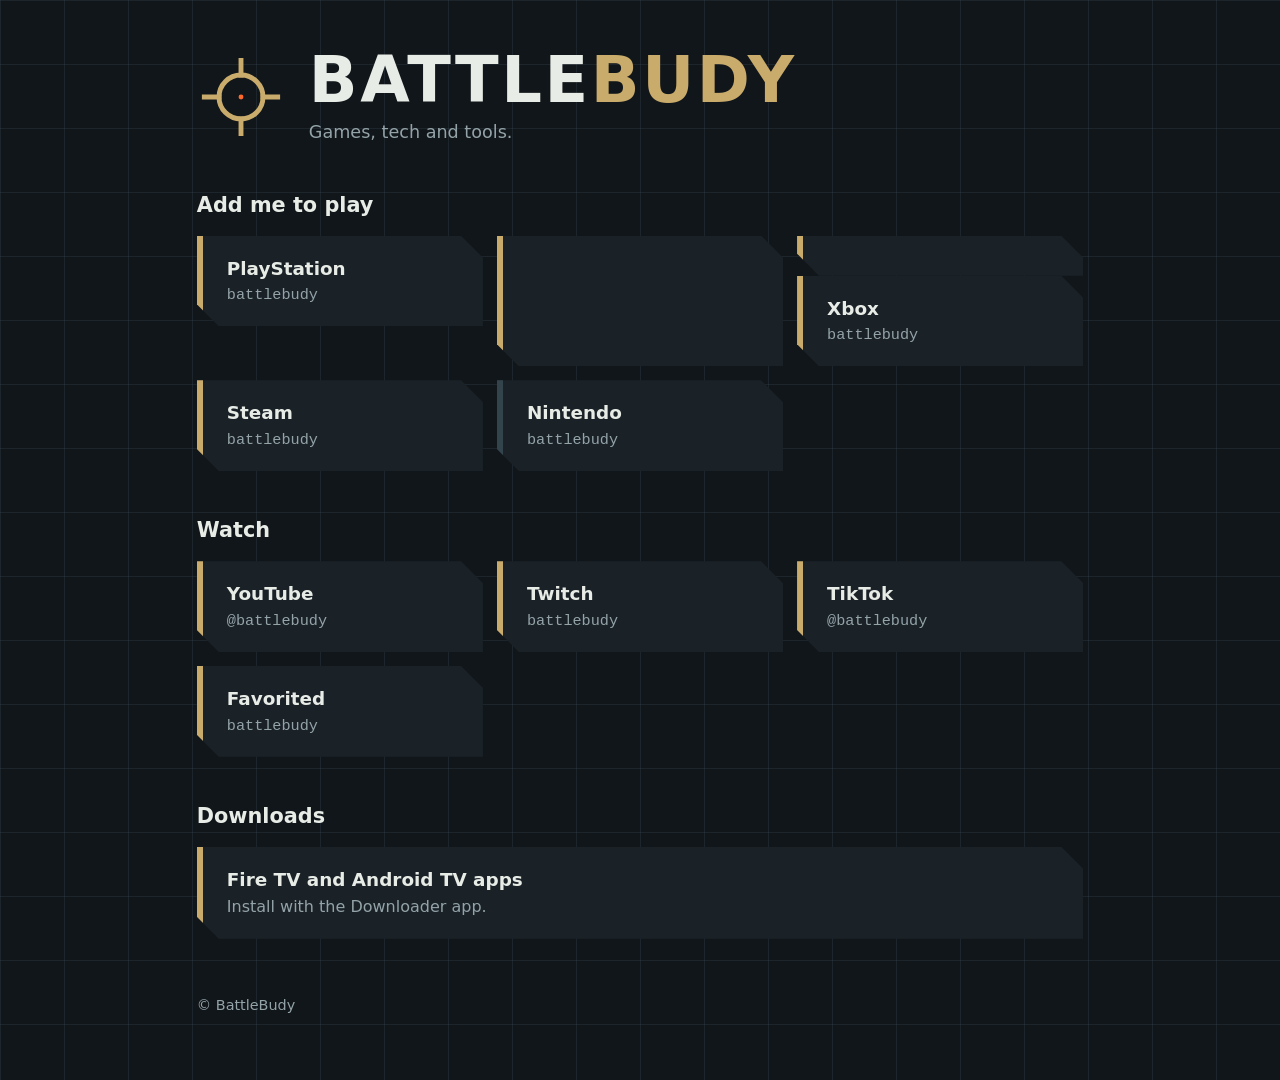
==== index.html @ 4ed5324f "Change card div to anchor tag for PlayStation link" ====
<!DOCTYPE html>
<html lang="en">
<head>
<meta charset="utf-8">
<meta name="viewport" content="width=device-width, initial-scale=1">
<title>BattleBudy</title>
<meta name="description" content="BattleBudy: gaming profiles, channels and downloads.">
<link rel="icon" href="data:image/svg+xml,%3Csvg xmlns='http://www.w3.org/2000/svg' viewBox='0 0 72 72' fill='none' stroke='%23c9ab6b' stroke-width='6'%3E%3Ccircle cx='36' cy='36' r='18'/%3E%3Cpath d='M36 4v16M36 52v16M4 36h16M52 36h16'/%3E%3C/svg%3E">
<link rel="stylesheet" href="styles.css">
</head>
<body>

<!--
  HOW TO EDIT
  - Each profile is one <li>. Change the href to your real profile link.
  - PSN and Nintendo have no public profile page, so those cards are plain
    (no link). Swap <div class="card static"> for <a class="card" href="..."> if you add one.
  - Check each link below once to make sure it opens your profile.
-->

<a class="brand" href="./">
  <svg class="reticle" viewBox="0 0 72 72" fill="none" stroke="#c9ab6b" stroke-width="4" aria-hidden="true">
    <circle cx="36" cy="36" r="18"/>
    <path d="M36 4v16M36 52v16M4 36h16M52 36h16"/>
    <circle cx="36" cy="36" r="2" fill="#ff6a2b" stroke="none"/>
  </svg>
  <div>
    <h1>Battle<span>Budy</span></h1>
    <p class="tagline">Games, tech and tools.</p>
  </div>
</a>

<section>
  <h2>Add me to play</h2>
  <ul class="grid">
    <li><a class="card" href="https://psnprofiles.com/Battlebudy"><span class="name">PlayStation</span><span class="handle">battlebudy</span></div></li>
    <li><a class="card" href="https://www.xbox.com/play/user/battlebudy"><span class="name">Xbox</span><span class="handle">battlebudy</span></a></li>
    <li><a class="card" href="https://steamcommunity.com/profiles/76561198019894793"><span class="name">Steam</span><span class="handle">battlebudy</span></a></li>
    <li><div class="card static"><span class="name">Nintendo</span><span class="handle">battlebudy</span></div></li>
  </ul>
</section>

<section>
  <h2>Watch</h2>
  <ul class="grid">
    <li><a class="card" href="https://www.youtube.com/@battlebudy"><span class="name">YouTube</span><span class="handle">@battlebudy</span></a></li>
    <li><a class="card" href="https://www.twitch.tv/battlebudy"><span class="name">Twitch</span><span class="handle">battlebudy</span></a></li>
    <li><a class="card" href="https://www.tiktok.com/@battlebudy"><span class="name">TikTok</span><span class="handle">@battlebudy</span></a></li>
    <li><a class="card" href="fav.gg/i/BATTLE913331"><span class="name">Favorited</span><span class="handle">battlebudy</span></a></li>
  </ul>
</section>

<section>
  <h2>Downloads</h2>
  <ul class="grid">
    <li><a class="card" href="downloads/"><span class="name">Fire TV and Android TV apps</span><span class="desc">Install with the Downloader app.</span></a></li>
  </ul>
</section>

<footer>&copy; BattleBudy</footer>

</body>
</html>
---- styles.css ----
:root {
  --bg: #11161a;
  --panel: #1a2228;
  --panel-hi: #243038;
  --line: #34444d;
  --text: #e8ece6;
  --muted: #93a3a8;
  --sand: #c9ab6b;
  --signal: #ff6a2b;
}
* { box-sizing: border-box; }
html {
  background-color: var(--bg);
  background-image:
    linear-gradient(rgba(52, 68, 77, 0.35) 1px, transparent 1px),
    linear-gradient(90deg, rgba(52, 68, 77, 0.35) 1px, transparent 1px);
  background-size: 64px 64px;
}
body {
  margin: 0 auto;
  padding: 48px 6vw 64px;
  max-width: 1040px;
  color: var(--text);
  font-family: "Segoe UI", system-ui, -apple-system, Roboto, Arial, sans-serif;
  font-size: 18px;
  line-height: 1.45;
}
body.tv { font-size: 24px; }
a { color: inherit; }

/* Header */
.brand { display: flex; align-items: center; gap: 24px; margin-bottom: 40px; text-decoration: none; }
.reticle { flex: none; width: 88px; height: 88px; }
h1 {
  margin: 0;
  font-size: clamp(2.4rem, 7vw, 4rem);
  font-weight: 800;
  letter-spacing: 0.04em;
  text-transform: uppercase;
  line-height: 1;
}
h1 span { color: var(--sand); }
.tagline { margin: 8px 0 0; color: var(--muted); font-size: 1.1rem; }
h2 { margin: 44px 0 16px; font-size: 1.3rem; font-weight: 700; }
.note { margin: 0 0 16px; color: var(--muted); font-size: 0.95rem; }

/* Cards */
.grid {
  list-style: none; margin: 0; padding: 0;
  display: grid; gap: 14px;
  grid-template-columns: repeat(auto-fit, minmax(230px, 1fr));
}
.card {
  display: block;
  padding: 20px 24px;
  background: var(--panel);
  border-left: 6px solid var(--sand);
  color: inherit;
  text-decoration: none;
  clip-path: polygon(0 0, calc(100% - 22px) 0, 100% 22px, 100% 100%, 22px 100%, 0 calc(100% - 22px));
}
a.card:hover { background: var(--panel-hi); }
a.card:focus-visible {
  outline: none;
  background: var(--panel-hi);
  border-left-color: var(--signal);
  box-shadow: inset 0 0 0 3px var(--signal);
}
.card.static { border-left-color: var(--line); }
.name { display: block; font-size: 1.15rem; font-weight: 700; }
.handle { display: block; margin-top: 2px; color: var(--muted); font-family: Consolas, "Courier New", monospace; font-size: 0.95rem; }
.desc { display: block; margin-top: 2px; color: var(--muted); font-size: 1rem; }

/* Download rows */
.apps { list-style: none; margin: 0; padding: 0; display: grid; gap: 18px; }
a.app {
  display: flex; align-items: center; justify-content: space-between; gap: 24px;
  padding: 26px 32px;
  background: var(--panel);
  border-left: 6px solid var(--sand);
  color: inherit; text-decoration: none;
  clip-path: polygon(0 0, calc(100% - 28px) 0, 100% 28px, 100% 100%, 28px 100%, 0 calc(100% - 28px));
}
a.app:hover { background: var(--panel-hi); }
a.app:focus-visible {
  outline: none;
  background: var(--panel-hi);
  border-left-color: var(--signal);
  box-shadow: inset 0 0 0 3px var(--signal);
}
a.app .name { font-size: 1.4rem; }
.hash { display: block; margin-top: 8px; color: var(--sand); font-family: Consolas, "Courier New", monospace; font-size: 0.8rem; word-break: break-all; }
.action { flex: none; font-weight: 700; color: var(--sand); }
a.app:focus-visible .action { color: var(--signal); }

footer { margin-top: 56px; color: var(--muted); font-size: 0.9rem; max-width: 60ch; }

@media (max-width: 560px) {
  body { padding-top: 32px; }
  .reticle { width: 56px; height: 56px; }
  .brand { gap: 16px; }
  body.tv { font-size: 18px; }
  a.app { flex-direction: column; align-items: flex-start; gap: 8px; }
}
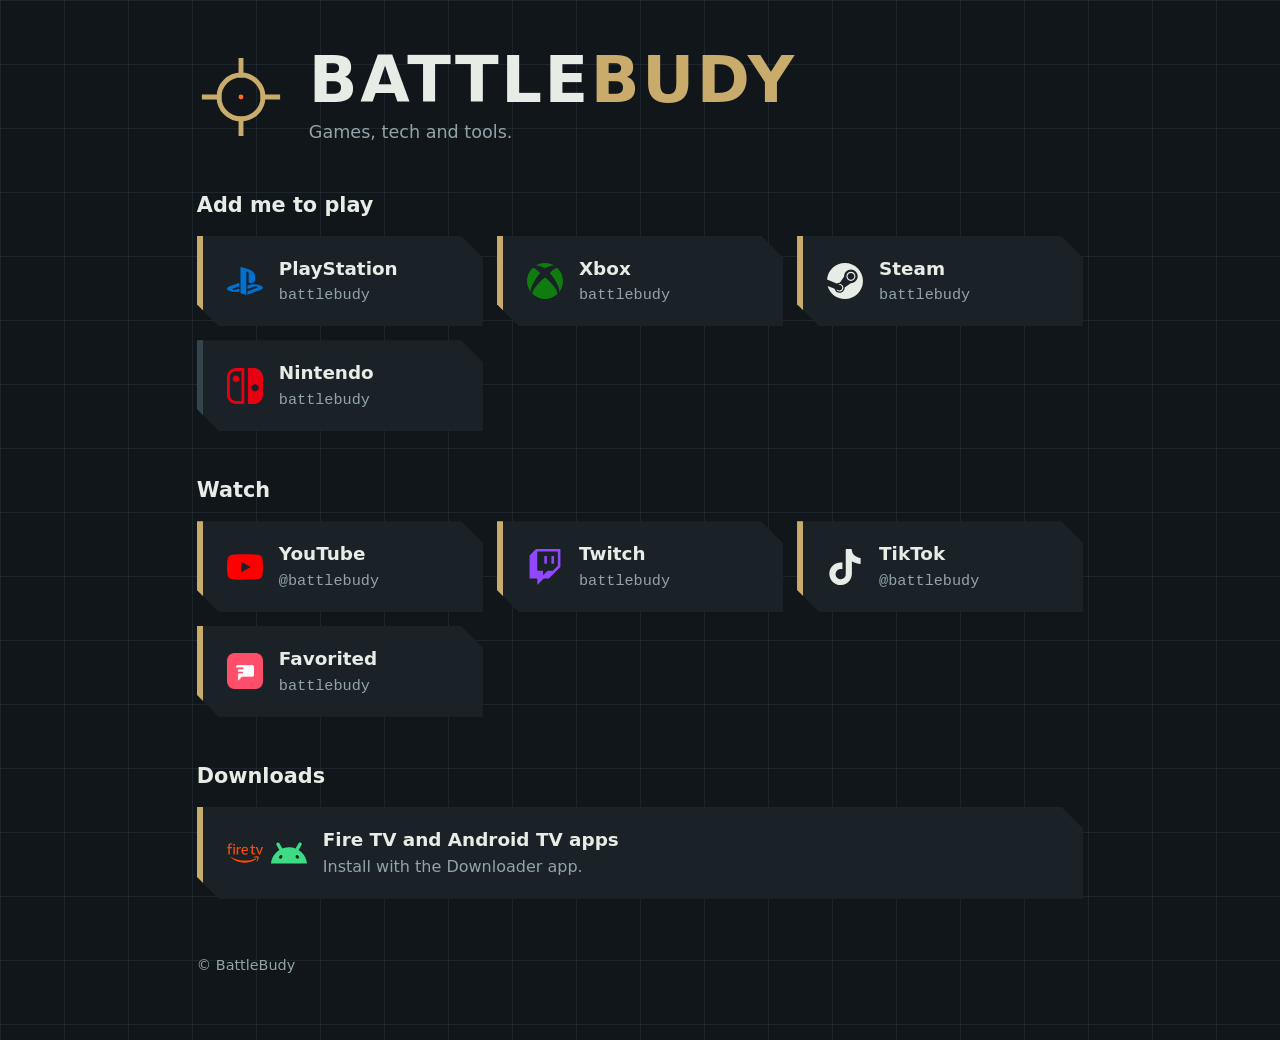
==== commit 28f44e1f: "Add platform icons to tiles Add brand icons (Simple Icons, plus Favorited's app icon) to each card, " ====
--- a/index.html
+++ b/index.html
@@ -33,27 +33,27 @@
 <section>
   <h2>Add me to play</h2>
   <ul class="grid">
-    <li><a class="card" href="https://psnprofiles.com/Battlebudy"><span class="name">PlayStation</span><span class="handle">battlebudy</span></div></li>
-    <li><a class="card" href="https://www.xbox.com/play/user/battlebudy"><span class="name">Xbox</span><span class="handle">battlebudy</span></a></li>
-    <li><a class="card" href="https://steamcommunity.com/profiles/76561198019894793"><span class="name">Steam</span><span class="handle">battlebudy</span></a></li>
-    <li><div class="card static"><span class="name">Nintendo</span><span class="handle">battlebudy</span></div></li>
+    <li><a class="card" href="https://psnprofiles.com/Battlebudy"><span class="icon"><img src="icons/playstation.svg" alt="" width="36" height="36"></span><span class="name">PlayStation</span><span class="handle">battlebudy</span></a></li>
+    <li><a class="card" href="https://www.xbox.com/play/user/battlebudy"><span class="icon"><img src="icons/xbox.svg" alt="" width="36" height="36"></span><span class="name">Xbox</span><span class="handle">battlebudy</span></a></li>
+    <li><a class="card" href="https://steamcommunity.com/profiles/76561198019894793"><span class="icon"><img src="icons/steam.svg" alt="" width="36" height="36"></span><span class="name">Steam</span><span class="handle">battlebudy</span></a></li>
+    <li><div class="card static"><span class="icon"><img src="icons/nintendoswitch.svg" alt="" width="36" height="36"></span><span class="name">Nintendo</span><span class="handle">battlebudy</span></div></li>
   </ul>
 </section>
 
 <section>
   <h2>Watch</h2>
   <ul class="grid">
-    <li><a class="card" href="https://www.youtube.com/@battlebudy"><span class="name">YouTube</span><span class="handle">@battlebudy</span></a></li>
-    <li><a class="card" href="https://www.twitch.tv/battlebudy"><span class="name">Twitch</span><span class="handle">battlebudy</span></a></li>
-    <li><a class="card" href="https://www.tiktok.com/@battlebudy"><span class="name">TikTok</span><span class="handle">@battlebudy</span></a></li>
-    <li><a class="card" href="fav.gg/i/BATTLE913331"><span class="name">Favorited</span><span class="handle">battlebudy</span></a></li>
+    <li><a class="card" href="https://www.youtube.com/@battlebudy"><span class="icon"><img src="icons/youtube.svg" alt="" width="36" height="36"></span><span class="name">YouTube</span><span class="handle">@battlebudy</span></a></li>
+    <li><a class="card" href="https://www.twitch.tv/battlebudy"><span class="icon"><img src="icons/twitch.svg" alt="" width="36" height="36"></span><span class="name">Twitch</span><span class="handle">battlebudy</span></a></li>
+    <li><a class="card" href="https://www.tiktok.com/@battlebudy"><span class="icon"><img src="icons/tiktok.svg" alt="" width="36" height="36"></span><span class="name">TikTok</span><span class="handle">@battlebudy</span></a></li>
+    <li><a class="card" href="https://fav.gg/i/BATTLE913331"><span class="icon"><img src="icons/favorited.png" alt="" width="36" height="36"></span><span class="name">Favorited</span><span class="handle">battlebudy</span></a></li>
   </ul>
 </section>
 
 <section>
   <h2>Downloads</h2>
   <ul class="grid">
-    <li><a class="card" href="downloads/"><span class="name">Fire TV and Android TV apps</span><span class="desc">Install with the Downloader app.</span></a></li>
+    <li><a class="card" href="downloads/"><span class="icon"><img src="icons/amazonfiretv.svg" alt="" width="36" height="36"><img src="icons/android.svg" alt="" width="36" height="36"></span><span class="name">Fire TV and Android TV apps</span><span class="desc">Install with the Downloader app.</span></a></li>
   </ul>
 </section>
 
--- a/styles.css
+++ b/styles.css
@@ -67,6 +67,9 @@
   box-shadow: inset 0 0 0 3px var(--signal);
 }
 .card.static { border-left-color: var(--line); }
+.card:has(.icon) { display: grid; grid-template-columns: auto 1fr; column-gap: 16px; align-items: center; }
+.icon { grid-row: span 2; display: flex; gap: 8px; }
+.icon img { display: block; width: 36px; height: 36px; }
 .name { display: block; font-size: 1.15rem; font-weight: 700; }
 .handle { display: block; margin-top: 2px; color: var(--muted); font-family: Consolas, "Courier New", monospace; font-size: 0.95rem; }
 .desc { display: block; margin-top: 2px; color: var(--muted); font-size: 1rem; }
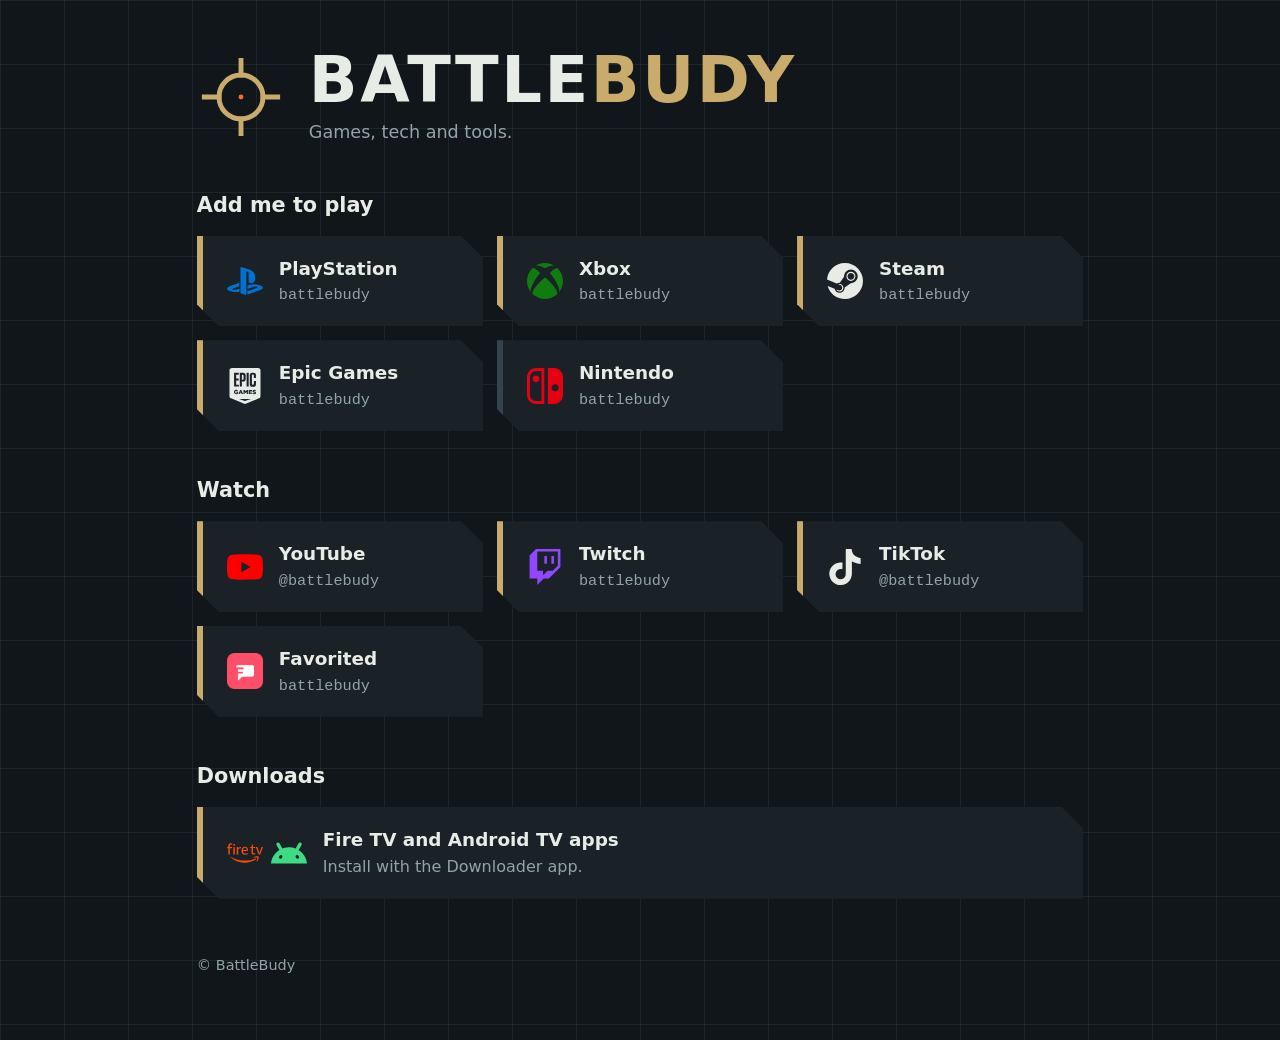
==== commit 729670cd: "Add Epic Games icon and link to index.html" ====
--- a/index.html
+++ b/index.html
@@ -36,6 +36,7 @@
     <li><a class="card" href="https://psnprofiles.com/Battlebudy"><span class="icon"><img src="icons/playstation.svg" alt="" width="36" height="36"></span><span class="name">PlayStation</span><span class="handle">battlebudy</span></a></li>
     <li><a class="card" href="https://www.xbox.com/play/user/battlebudy"><span class="icon"><img src="icons/xbox.svg" alt="" width="36" height="36"></span><span class="name">Xbox</span><span class="handle">battlebudy</span></a></li>
     <li><a class="card" href="https://steamcommunity.com/profiles/76561198019894793"><span class="icon"><img src="icons/steam.svg" alt="" width="36" height="36"></span><span class="name">Steam</span><span class="handle">battlebudy</span></a></li>
+    <li><a class="card" href="https://store.epicgames.com/u/df4984a2efd948b8a9163f396615e8ae"><span class="icon"><img src="icons/epicgames.svg" alt="" width="36" height="36"></span><span class="name">Epic Games</span><span class="handle">battlebudy</span></a></li>
     <li><div class="card static"><span class="icon"><img src="icons/nintendoswitch.svg" alt="" width="36" height="36"></span><span class="name">Nintendo</span><span class="handle">battlebudy</span></div></li>
   </ul>
 </section>
@@ -46,7 +47,7 @@
     <li><a class="card" href="https://www.youtube.com/@battlebudy"><span class="icon"><img src="icons/youtube.svg" alt="" width="36" height="36"></span><span class="name">YouTube</span><span class="handle">@battlebudy</span></a></li>
     <li><a class="card" href="https://www.twitch.tv/battlebudy"><span class="icon"><img src="icons/twitch.svg" alt="" width="36" height="36"></span><span class="name">Twitch</span><span class="handle">battlebudy</span></a></li>
     <li><a class="card" href="https://www.tiktok.com/@battlebudy"><span class="icon"><img src="icons/tiktok.svg" alt="" width="36" height="36"></span><span class="name">TikTok</span><span class="handle">@battlebudy</span></a></li>
-    <li><a class="card" href="https://fav.gg/i/BATTLE913331"><span class="icon"><img src="icons/favorited.png" alt="" width="36" height="36"></span><span class="name">Favorited</span><span class="handle">battlebudy</span></a></li>
+    <li><a class="card" href="https://fav.gg/@battlebudy"><span class="icon"><img src="icons/favorited.png" alt="" width="36" height="36"></span><span class="name">Favorited</span><span class="handle">battlebudy</span></a></li>
   </ul>
 </section>
 
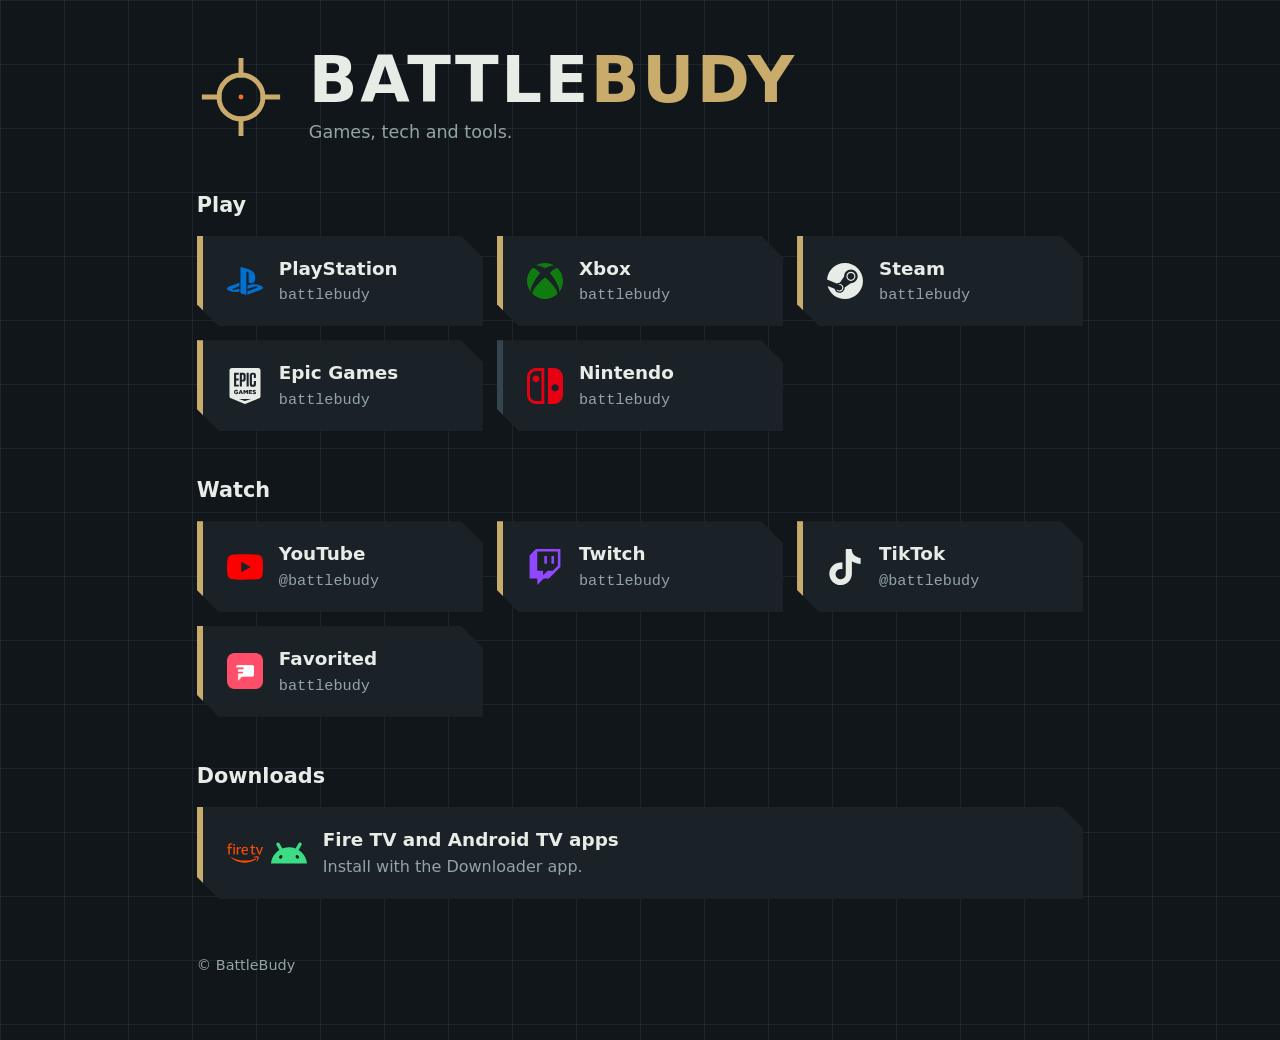
==== commit 143056f5: "Update section heading from "Add me to play" to "Play"" ====
--- a/index.html
+++ b/index.html
@@ -31,7 +31,7 @@
 </a>
 
 <section>
-  <h2>Add me to play</h2>
+  <h2>Play</h2>
   <ul class="grid">
     <li><a class="card" href="https://psnprofiles.com/Battlebudy"><span class="icon"><img src="icons/playstation.svg" alt="" width="36" height="36"></span><span class="name">PlayStation</span><span class="handle">battlebudy</span></a></li>
     <li><a class="card" href="https://www.xbox.com/play/user/battlebudy"><span class="icon"><img src="icons/xbox.svg" alt="" width="36" height="36"></span><span class="name">Xbox</span><span class="handle">battlebudy</span></a></li>
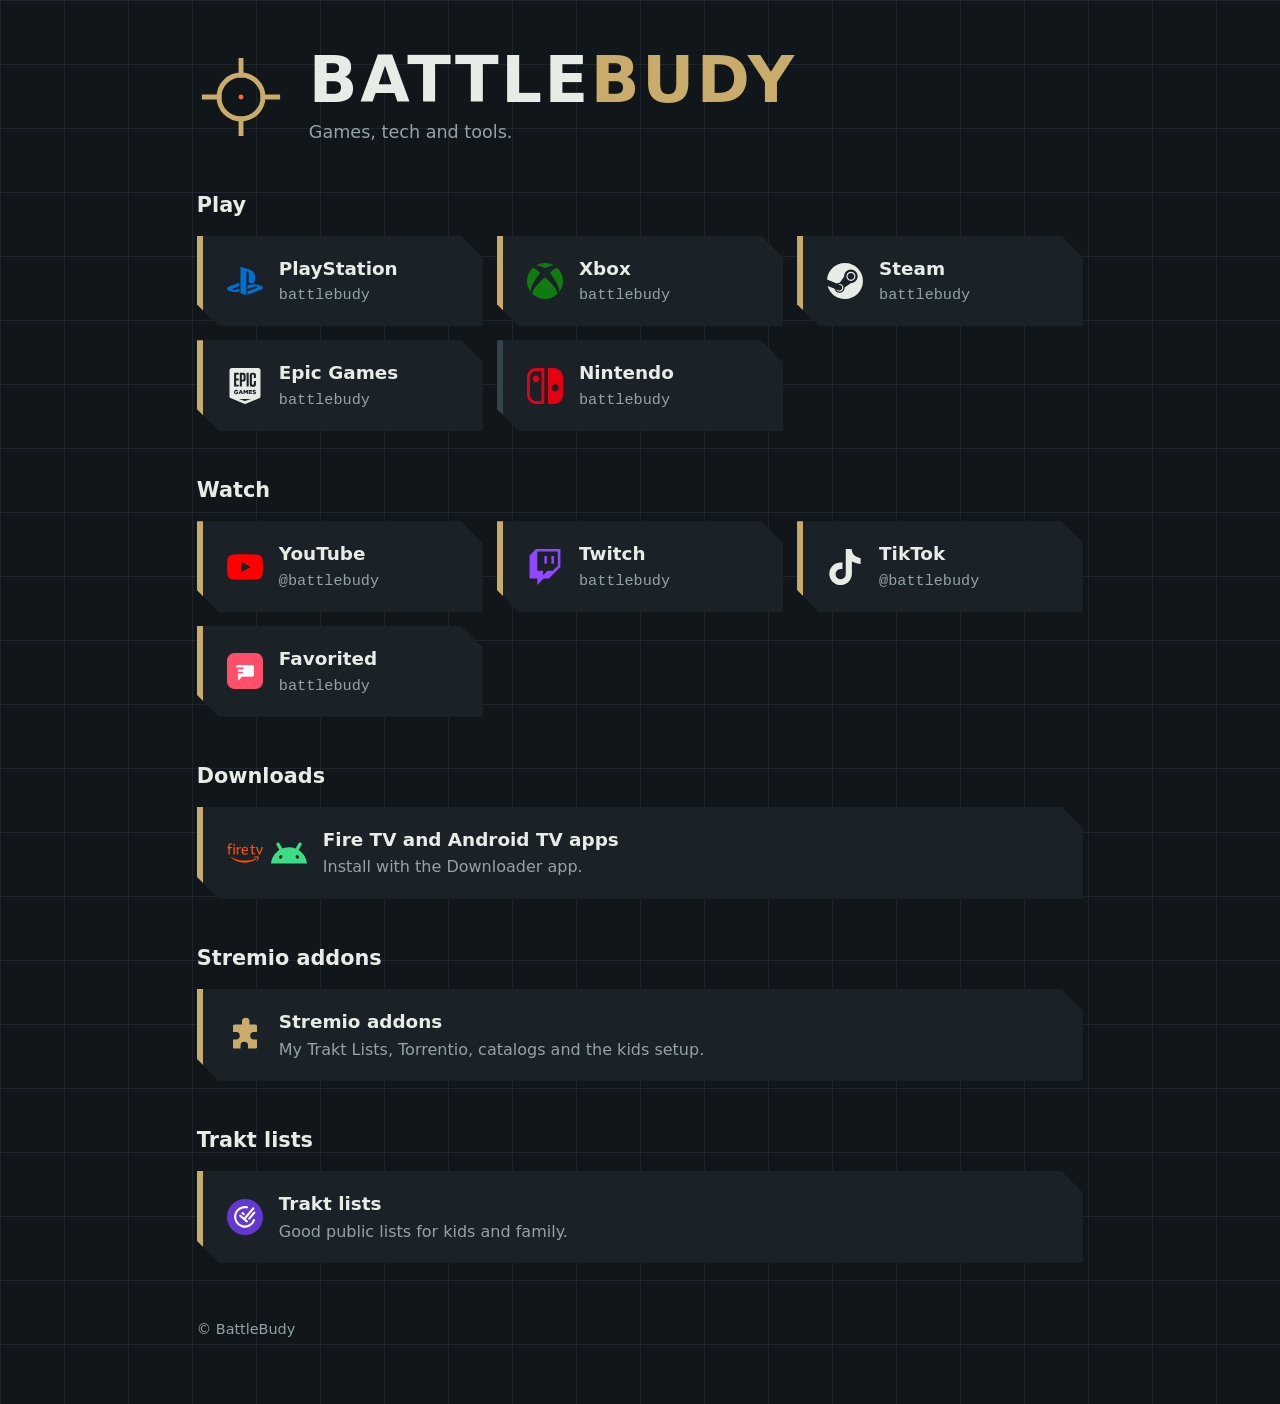
==== commit a05e2089: "Give Stremio addons and Trakt lists their own main sections - Home page: new "Stremio addons" and "T" ====
--- a/index.html
+++ b/index.html
@@ -58,6 +58,20 @@
   </ul>
 </section>
 
+<section>
+  <h2>Stremio addons</h2>
+  <ul class="grid">
+    <li><a class="card" href="stremio/"><span class="icon"><img src="icons/addons.svg" alt="" width="36" height="36"></span><span class="name">Stremio addons</span><span class="desc">My Trakt Lists, Torrentio, catalogs and the kids setup.</span></a></li>
+  </ul>
+</section>
+
+<section>
+  <h2>Trakt lists</h2>
+  <ul class="grid">
+    <li><a class="card" href="trakt/"><span class="icon"><img src="icons/trakt.svg" alt="" width="36" height="36"></span><span class="name">Trakt lists</span><span class="desc">Good public lists for kids and family.</span></a></li>
+  </ul>
+</section>
+
 <footer>&copy; BattleBudy</footer>
 
 </body>
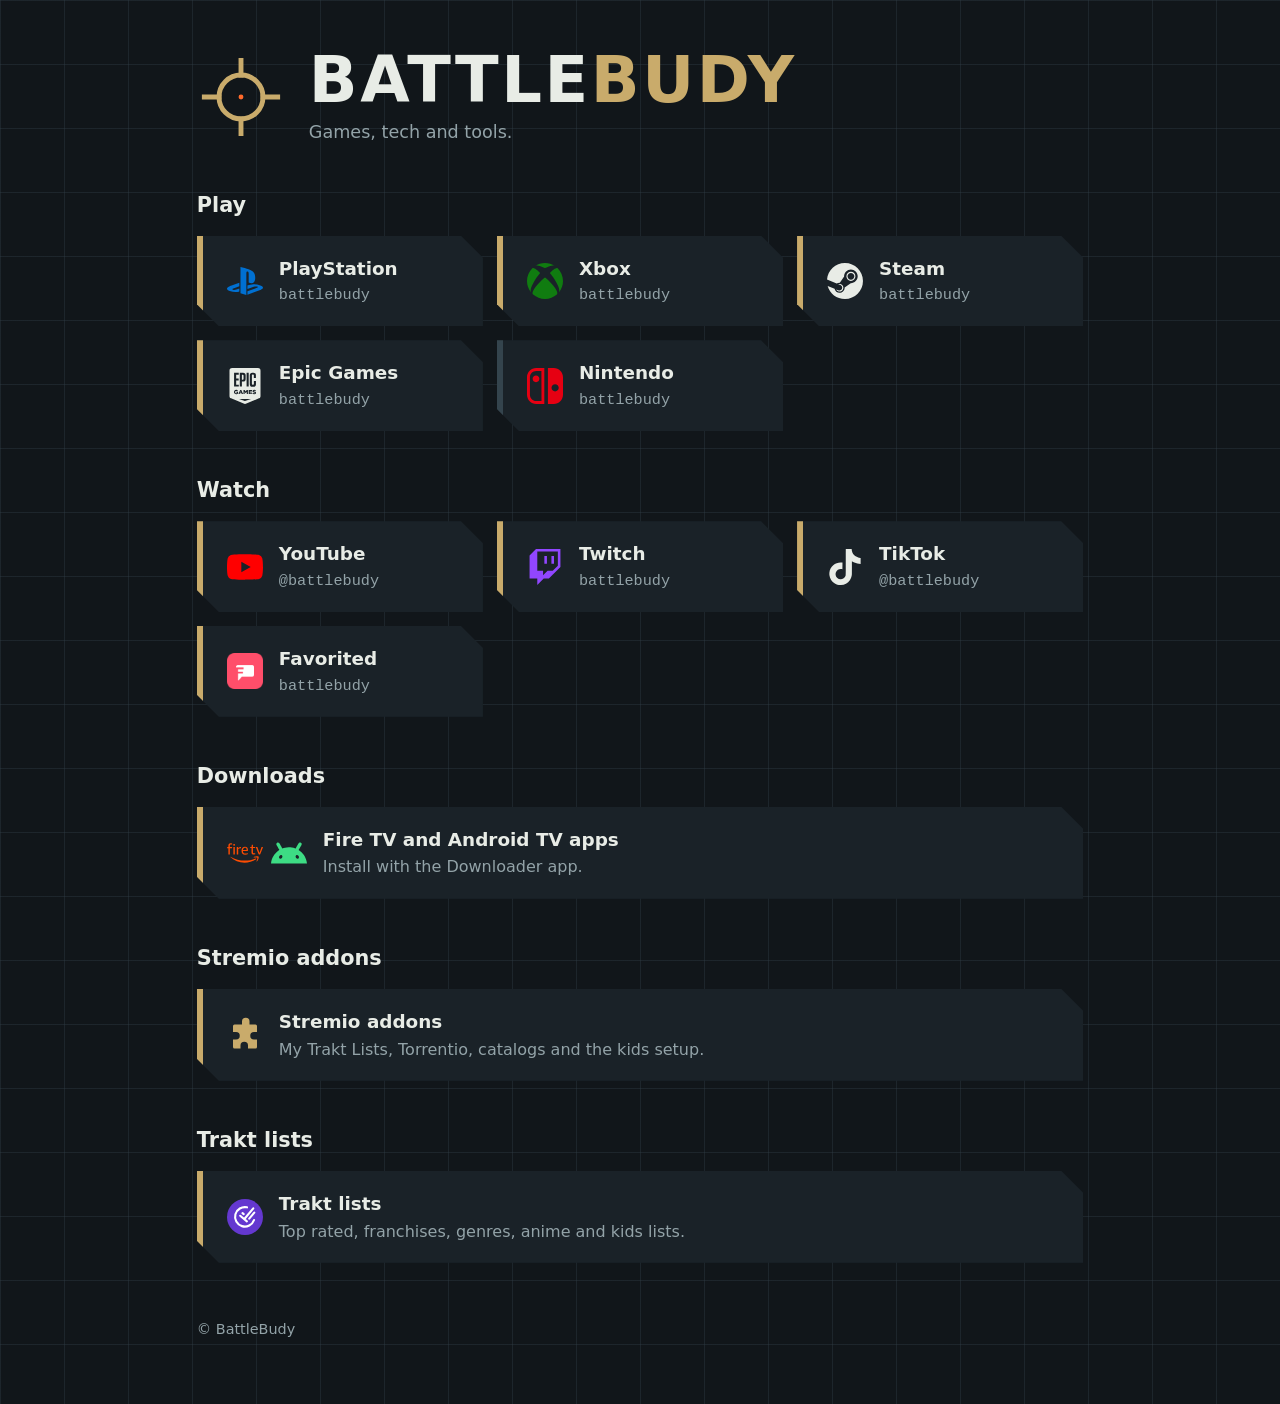
==== commit ea61361f: "Add movies & shows lists to the Trakt lists page - New "Movies & shows" section with 21 popular publ" ====
--- a/index.html
+++ b/index.html
@@ -68,7 +68,7 @@
 <section>
   <h2>Trakt lists</h2>
   <ul class="grid">
-    <li><a class="card" href="trakt/"><span class="icon"><img src="icons/trakt.svg" alt="" width="36" height="36"></span><span class="name">Trakt lists</span><span class="desc">Good public lists for kids and family.</span></a></li>
+    <li><a class="card" href="trakt/"><span class="icon"><img src="icons/trakt.svg" alt="" width="36" height="36"></span><span class="name">Trakt lists</span><span class="desc">Top rated, franchises, genres, anime and kids lists.</span></a></li>
   </ul>
 </section>
 
--- a/styles.css
+++ b/styles.css
@@ -42,6 +42,7 @@
 h1 span { color: var(--sand); }
 .tagline { margin: 8px 0 0; color: var(--muted); font-size: 1.1rem; }
 h2 { margin: 44px 0 16px; font-size: 1.3rem; font-weight: 700; }
+h3.sub { margin: 28px 0 12px; font-size: 1rem; font-weight: 700; color: var(--sand); text-transform: uppercase; letter-spacing: 0.06em; }
 .note { margin: 0 0 16px; color: var(--muted); font-size: 0.95rem; }
 
 /* Cards */
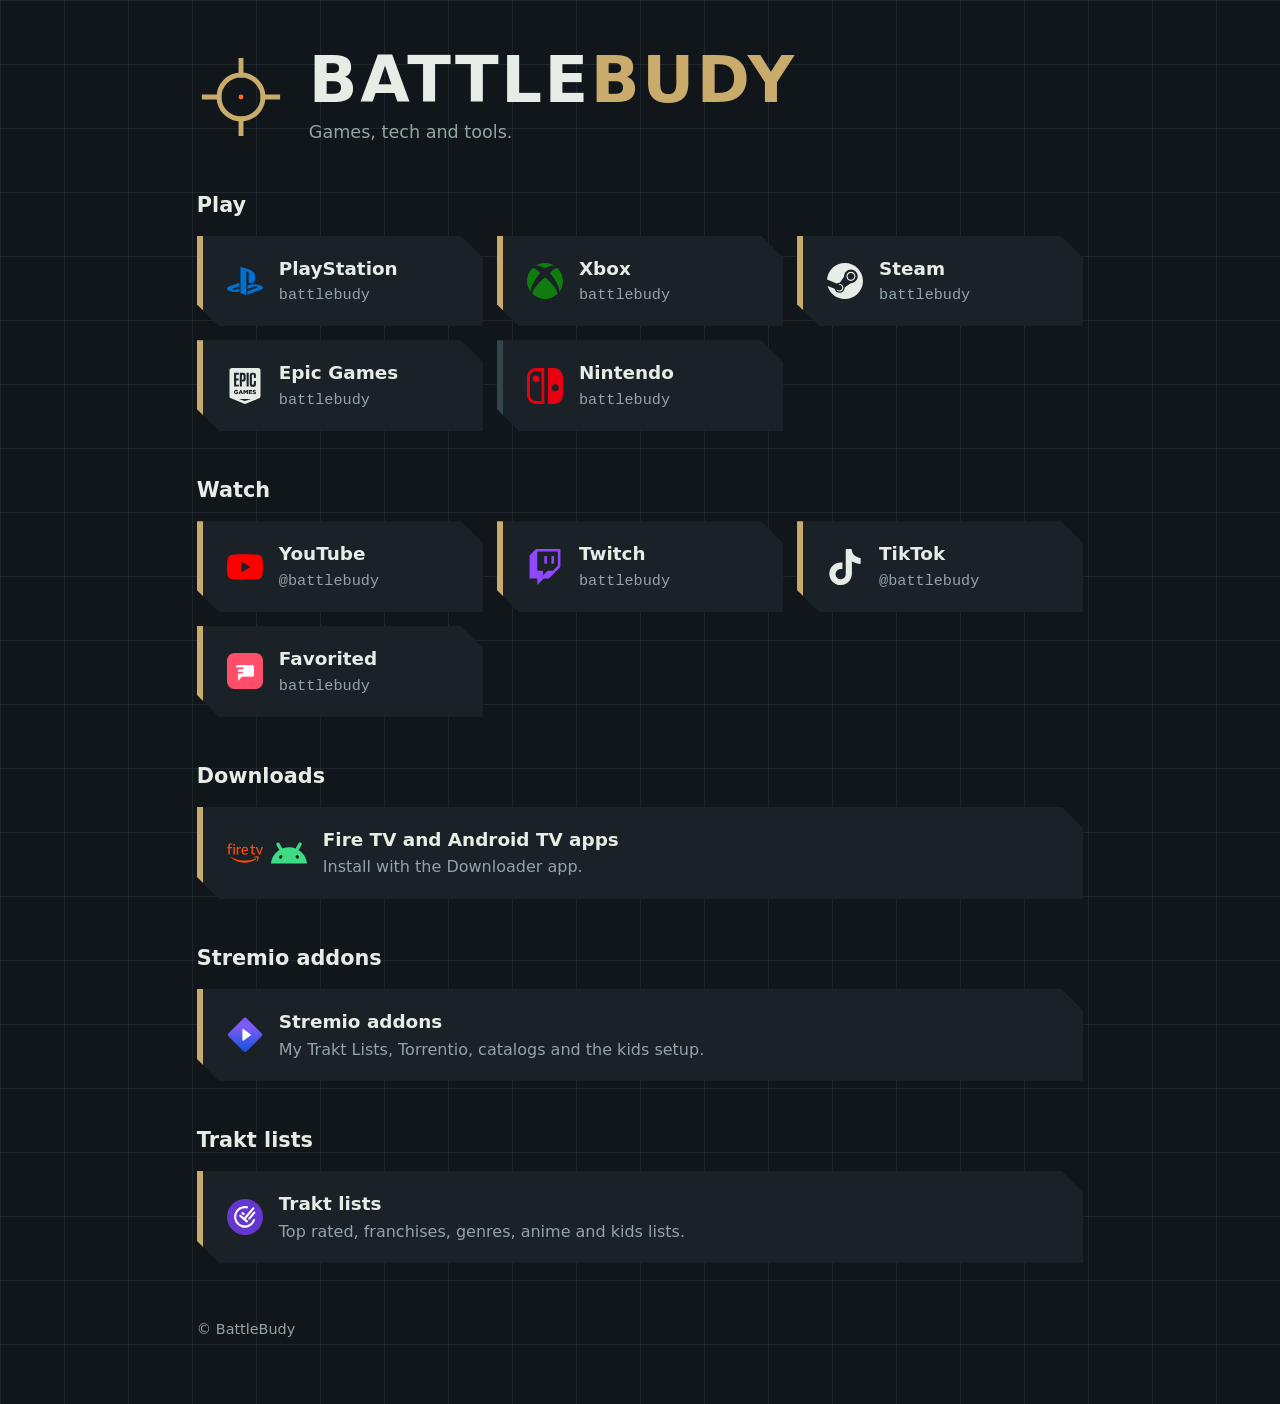
==== commit bc67cfd6: "Use the Stremio logo for the Stremio addons card Replace the placeholder puzzle-piece icon with Stre" ====
--- a/index.html
+++ b/index.html
@@ -61,7 +61,7 @@
 <section>
   <h2>Stremio addons</h2>
   <ul class="grid">
-    <li><a class="card" href="stremio/"><span class="icon"><img src="icons/addons.svg" alt="" width="36" height="36"></span><span class="name">Stremio addons</span><span class="desc">My Trakt Lists, Torrentio, catalogs and the kids setup.</span></a></li>
+    <li><a class="card" href="stremio/"><span class="icon"><img src="icons/stremio.png" alt="" width="36" height="36"></span><span class="name">Stremio addons</span><span class="desc">My Trakt Lists, Torrentio, catalogs and the kids setup.</span></a></li>
   </ul>
 </section>
 
